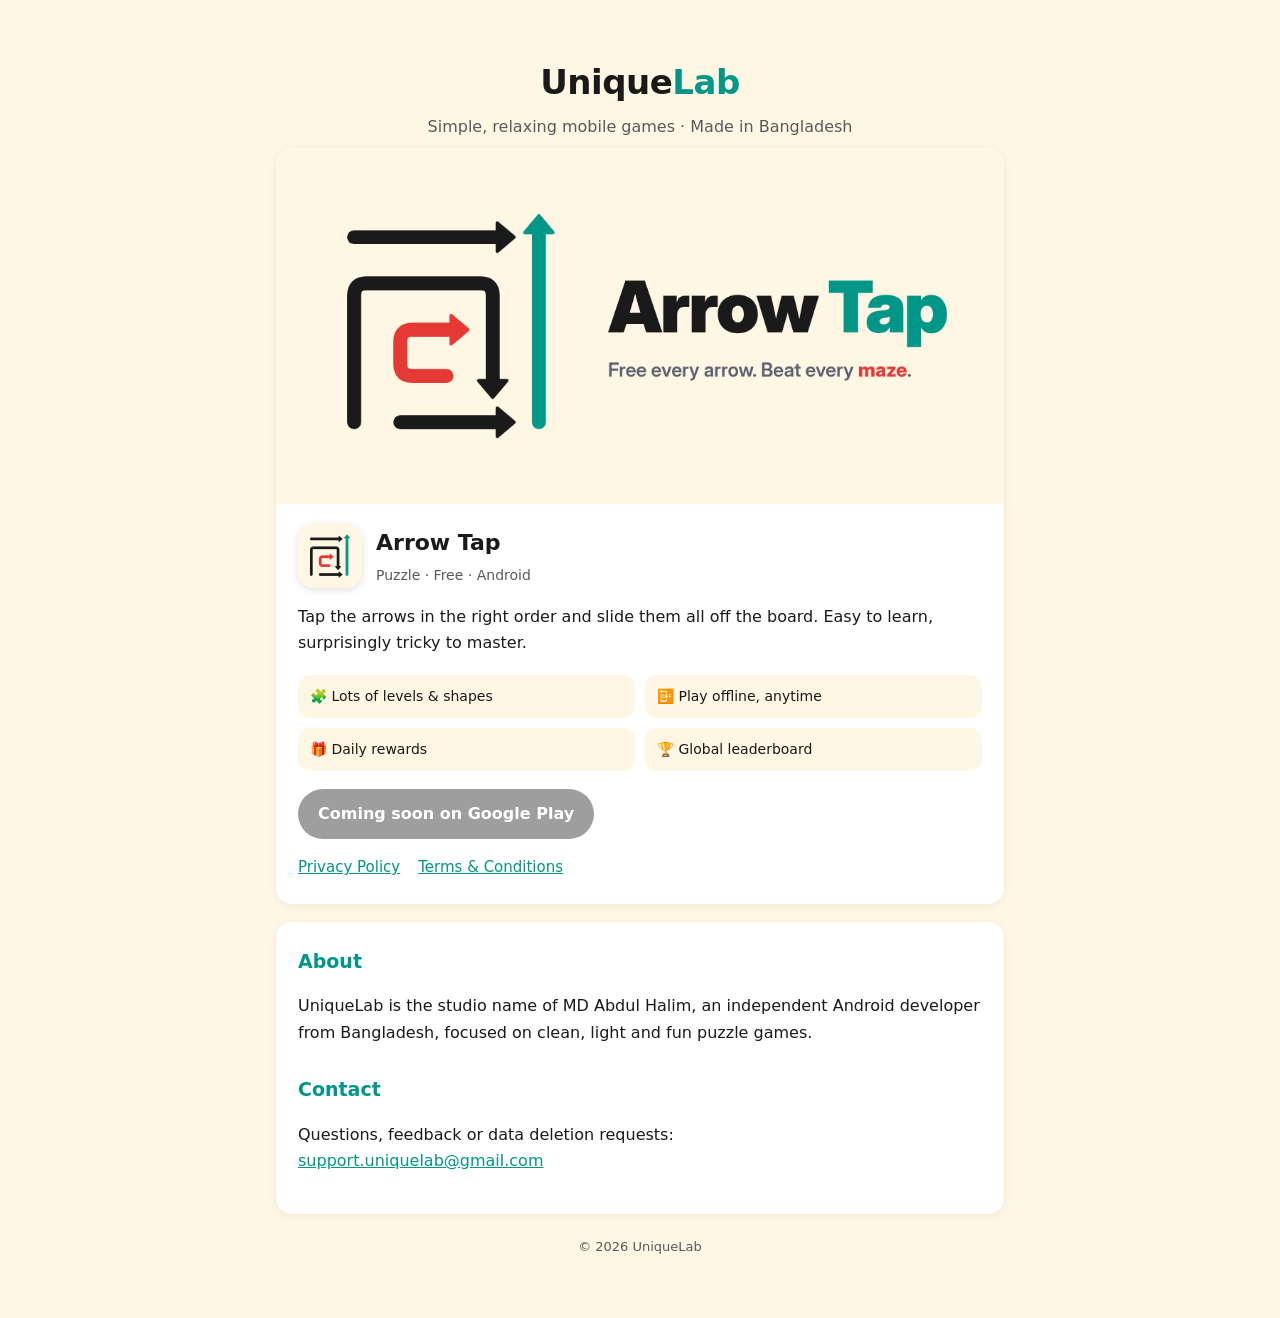
==== index.html @ 1104b46d "Add files via upload" ====
<!doctype html><html lang="en"><head><meta charset="utf-8"><meta name="viewport" content="width=device-width,initial-scale=1">
<title>UniqueLab – Mobile Games</title>
<meta name="description" content="UniqueLab is an independent Android game developer from Bangladesh. Makers of Arrow Tap, a relaxing arrow puzzle game.">
<link rel="icon" href="arrow-tap-icon.png"><link rel="stylesheet" href="style.css">
<style>
.hero{text-align:center;padding:26px 0 8px}
.logo{font-weight:800;font-size:34px;letter-spacing:-.5px}.logo span{color:var(--acc)}
.tag{color:var(--mut);margin:4px 0 0}
.app{overflow:hidden;padding:0}
.app img.banner{display:block;width:100%;height:auto}
.app .body{padding:20px 22px 24px}
.row{display:flex;gap:14px;align-items:center}
.row img{width:64px;height:64px;border-radius:16px;box-shadow:0 2px 8px rgba(0,0,0,.12)}
.row h2{margin:0;color:var(--ink);font-size:22px}.row p{margin:2px 0 0;color:var(--mut);font-size:14px}
.feats{display:grid;grid-template-columns:1fr 1fr;gap:10px;margin:18px 0}
.feats div{background:var(--bg);border-radius:12px;padding:10px 12px;font-size:14px}
.btn{display:inline-block;background:var(--acc);color:#fff;text-decoration:none;font-weight:600;padding:12px 20px;border-radius:999px}
.btn.off{background:#9e9e9e}
.links{display:flex;flex-wrap:wrap;gap:8px 18px;margin-top:16px;font-size:15px}
.sec{margin-top:18px}
@media(max-width:420px){.feats{grid-template-columns:1fr}}
</style></head><body><main>
<div class="hero"><div class="logo">Unique<span>Lab</span></div><p class="tag">Simple, relaxing mobile games · Made in Bangladesh</p></div>

<div class="card app">
<img class="banner" src="arrow-tap-banner.png" alt="Arrow Tap">
<div class="body">
<div class="row"><img src="arrow-tap-icon.png" alt="Arrow Tap icon"><div><h2>Arrow Tap</h2><p>Puzzle · Free · Android</p></div></div>
<p>Tap the arrows in the right order and slide them all off the board. Easy to learn, surprisingly tricky to master.</p>
<div class="feats">
<div>🧩 Lots of levels &amp; shapes</div>
<div>📴 Play offline, anytime</div>
<div>🎁 Daily rewards</div>
<div>🏆 Global leaderboard</div>
</div>
<a class="btn off">Coming soon on Google Play</a>
<div class="links"><a href="privacy-policy.html">Privacy Policy</a><a href="terms.html">Terms &amp; Conditions</a></div>
</div></div>

<div class="card sec"><h2 style="margin-top:0">About</h2>
<p>UniqueLab is the studio name of MD Abdul Halim, an independent Android developer from Bangladesh, focused on clean, light and fun puzzle games.</p>
<h2>Contact</h2><p>Questions, feedback or data deletion requests:<br><a href="mailto:support.uniquelab@gmail.com">support.uniquelab@gmail.com</a></p></div>

<footer>© 2026 UniqueLab</footer>
</main></body></html>
---- style.css ----
:root{--bg:#FFF6E4;--card:#fff;--ink:#1A1A1A;--mut:#5a5a5a;--acc:#009688}
*{box-sizing:border-box}body{margin:0;background:var(--bg);color:var(--ink);font:16px/1.65 system-ui,-apple-system,Segoe UI,Roboto,sans-serif}
main{max-width:760px;margin:0 auto;padding:28px 16px 60px}
.card{background:var(--card);border-radius:16px;padding:24px 22px;box-shadow:0 2px 10px rgba(0,0,0,.06)}
h1{margin:0 0 4px;font-size:28px}h2{font-size:19px;margin:28px 0 6px;color:var(--acc)}
.meta{color:var(--mut);font-size:14px;margin-bottom:18px}a{color:var(--acc)}ul{padding-left:20px}
footer{text-align:center;color:var(--mut);font-size:13px;margin-top:22px}
.back{margin:0 0 12px;font-size:15px}.back a{text-decoration:none;font-weight:600}
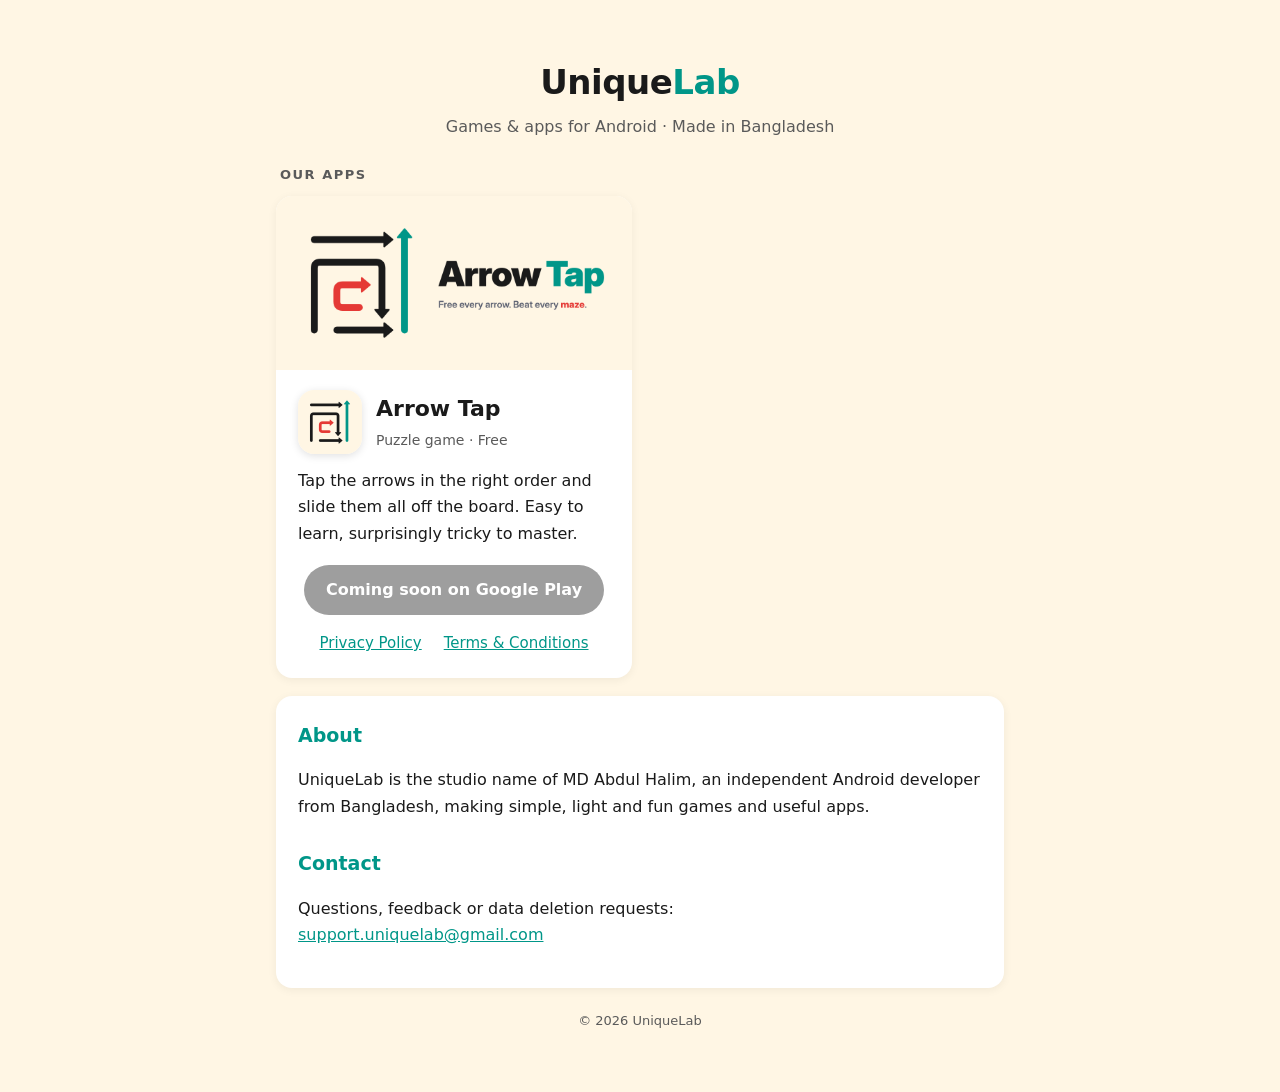
==== commit 64de65a5: "Add files via upload" ====
--- a/index.html
+++ b/index.html
@@ -1,44 +1,47 @@
 <!doctype html><html lang="en"><head><meta charset="utf-8"><meta name="viewport" content="width=device-width,initial-scale=1">
-<title>UniqueLab – Mobile Games</title>
-<meta name="description" content="UniqueLab is an independent Android game developer from Bangladesh. Makers of Arrow Tap, a relaxing arrow puzzle game.">
+<title>UniqueLab – Games &amp; Apps</title>
+<meta name="description" content="UniqueLab is an independent developer from Bangladesh making simple, fun games and useful apps for Android.">
 <link rel="icon" href="arrow-tap-icon.png"><link rel="stylesheet" href="style.css">
 <style>
-.hero{text-align:center;padding:26px 0 8px}
+.hero{text-align:center;padding:26px 0 18px}
 .logo{font-weight:800;font-size:34px;letter-spacing:-.5px}.logo span{color:var(--acc)}
 .tag{color:var(--mut);margin:4px 0 0}
+.label{font-size:13px;font-weight:700;letter-spacing:1.5px;color:var(--mut);text-transform:uppercase;margin:6px 4px 10px}
+.apps{display:grid;gap:16px}
 .app{overflow:hidden;padding:0}
 .app img.banner{display:block;width:100%;height:auto}
-.app .body{padding:20px 22px 24px}
+.app .body{padding:20px 22px 22px}
 .row{display:flex;gap:14px;align-items:center}
 .row img{width:64px;height:64px;border-radius:16px;box-shadow:0 2px 8px rgba(0,0,0,.12)}
 .row h2{margin:0;color:var(--ink);font-size:22px}.row p{margin:2px 0 0;color:var(--mut);font-size:14px}
-.feats{display:grid;grid-template-columns:1fr 1fr;gap:10px;margin:18px 0}
-.feats div{background:var(--bg);border-radius:12px;padding:10px 12px;font-size:14px}
-.btn{display:inline-block;background:var(--acc);color:#fff;text-decoration:none;font-weight:600;padding:12px 20px;border-radius:999px}
+.desc{margin:14px 0 18px}
+.cta{text-align:center}
+.btn{display:inline-block;background:var(--acc);color:#fff;text-decoration:none;font-weight:600;padding:12px 22px;border-radius:999px}
 .btn.off{background:#9e9e9e}
-.links{display:flex;flex-wrap:wrap;gap:8px 18px;margin-top:16px;font-size:15px}
+.links{display:flex;justify-content:center;flex-wrap:wrap;gap:6px 22px;margin-top:16px;font-size:15px}
 .sec{margin-top:18px}
-@media(max-width:420px){.feats{grid-template-columns:1fr}}
+@media(min-width:720px){.apps{grid-template-columns:1fr 1fr}}
 </style></head><body><main>
-<div class="hero"><div class="logo">Unique<span>Lab</span></div><p class="tag">Simple, relaxing mobile games · Made in Bangladesh</p></div>
+<div class="hero"><div class="logo">Unique<span>Lab</span></div><p class="tag">Games &amp; apps for Android · Made in Bangladesh</p></div>
 
+<div class="label">Our Apps</div>
+<div class="apps">
+
+<!-- ===== APP: Arrow Tap ===== -->
 <div class="card app">
 <img class="banner" src="arrow-tap-banner.png" alt="Arrow Tap">
 <div class="body">
-<div class="row"><img src="arrow-tap-icon.png" alt="Arrow Tap icon"><div><h2>Arrow Tap</h2><p>Puzzle · Free · Android</p></div></div>
-<p>Tap the arrows in the right order and slide them all off the board. Easy to learn, surprisingly tricky to master.</p>
-<div class="feats">
-<div>🧩 Lots of levels &amp; shapes</div>
-<div>📴 Play offline, anytime</div>
-<div>🎁 Daily rewards</div>
-<div>🏆 Global leaderboard</div>
+<div class="row"><img src="arrow-tap-icon.png" alt="Arrow Tap icon"><div><h2>Arrow Tap</h2><p>Puzzle game · Free</p></div></div>
+<p class="desc">Tap the arrows in the right order and slide them all off the board. Easy to learn, surprisingly tricky to master.</p>
+<div class="cta"><a class="btn off">Coming soon on Google Play</a></div>
+<div class="links"><a href="arrowtap-privacy.html">Privacy Policy</a><a href="arrowtap-terms.html">Terms &amp; Conditions</a></div>
+</div></div>
+<!-- ===== END APP ===== -->
+
 </div>
-<a class="btn off">Coming soon on Google Play</a>
-<div class="links"><a href="privacy-policy.html">Privacy Policy</a><a href="terms.html">Terms &amp; Conditions</a></div>
-</div></div>
 
 <div class="card sec"><h2 style="margin-top:0">About</h2>
-<p>UniqueLab is the studio name of MD Abdul Halim, an independent Android developer from Bangladesh, focused on clean, light and fun puzzle games.</p>
+<p>UniqueLab is the studio name of MD Abdul Halim, an independent Android developer from Bangladesh, making simple, light and fun games and useful apps.</p>
 <h2>Contact</h2><p>Questions, feedback or data deletion requests:<br><a href="mailto:support.uniquelab@gmail.com">support.uniquelab@gmail.com</a></p></div>
 
 <footer>© 2026 UniqueLab</footer>
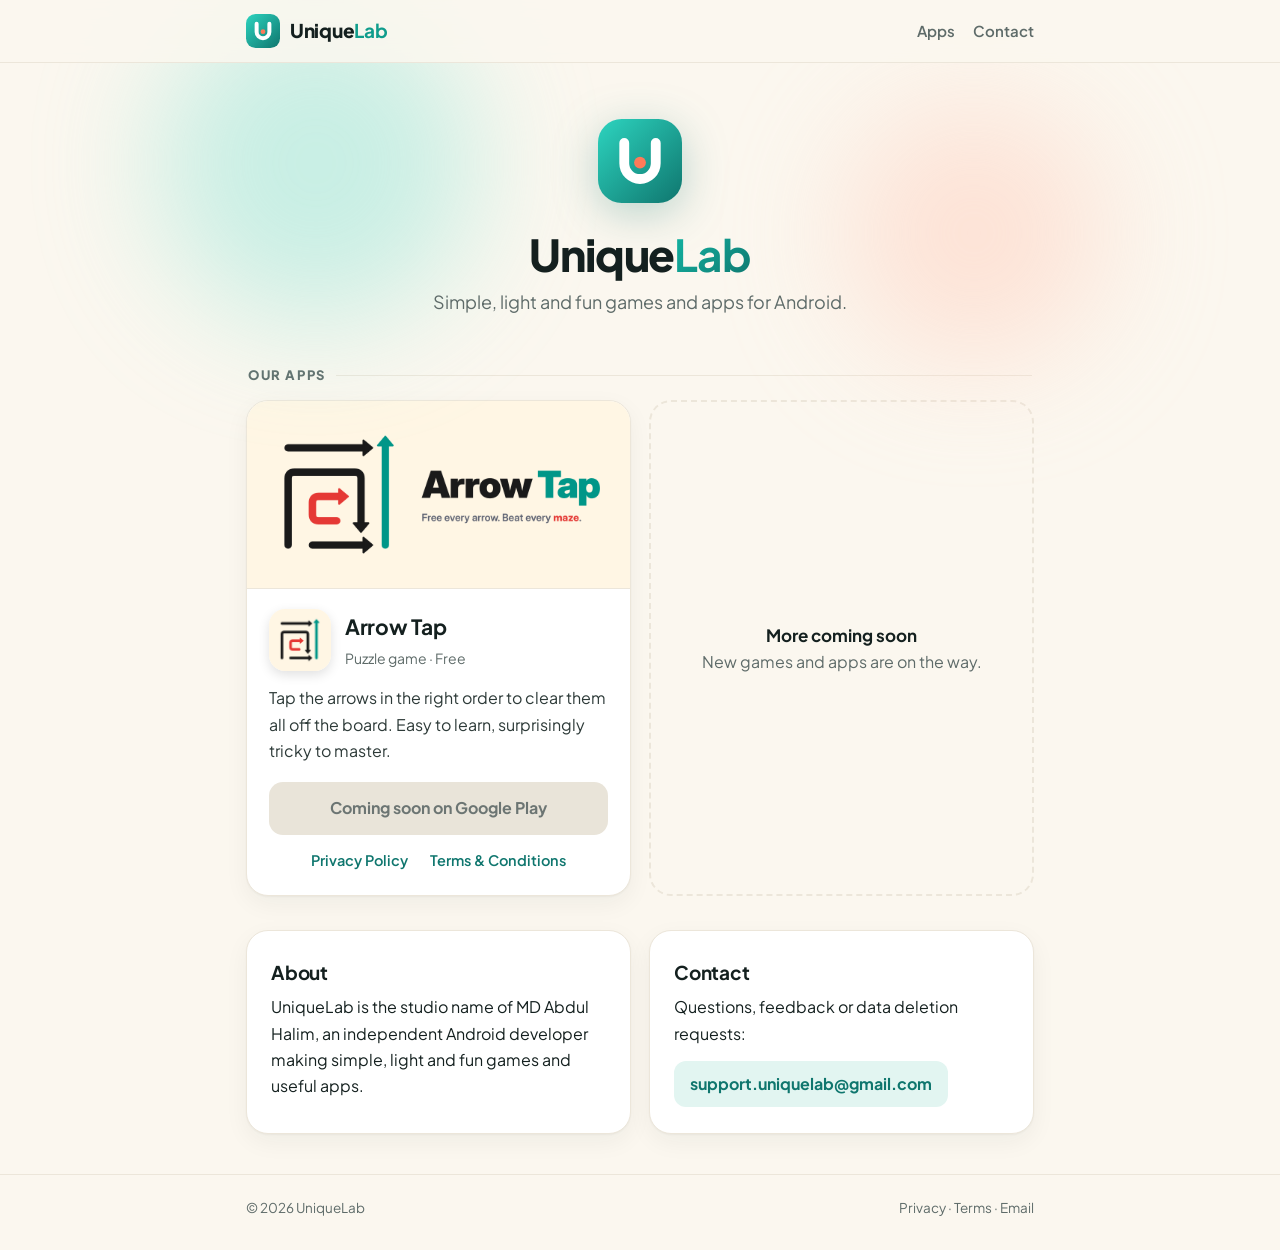
==== commit e36f1bc2: "Add files via upload" ====
--- a/index.html
+++ b/index.html
@@ -1,48 +1,68 @@
 <!doctype html><html lang="en"><head><meta charset="utf-8"><meta name="viewport" content="width=device-width,initial-scale=1">
-<title>UniqueLab – Games &amp; Apps</title>
-<meta name="description" content="UniqueLab is an independent developer from Bangladesh making simple, fun games and useful apps for Android.">
-<link rel="icon" href="arrow-tap-icon.png"><link rel="stylesheet" href="style.css">
+<link rel="icon" href="/logo.svg" type="image/svg+xml"><link rel="icon" href="/favicon-48.png" sizes="48x48" type="image/png"><link rel="apple-touch-icon" href="/apple-touch-icon.png"><meta name="theme-color" content="#FBF7EF">
+<link rel="preconnect" href="https://fonts.googleapis.com"><link rel="preconnect" href="https://fonts.gstatic.com" crossorigin><link href="https://fonts.googleapis.com/css2?family=Plus+Jakarta+Sans:wght@400;600;700;800&amp;display=swap" rel="stylesheet">
+<link rel="stylesheet" href="/style.css">
+<title>UniqueLab – Games &amp; Apps for Android</title>
+<meta name="description" content="UniqueLab makes simple, light and fun games and useful apps for Android.">
+<meta property="og:title" content="UniqueLab – Games &amp; Apps"><meta property="og:description" content="Simple, light and fun games and apps for Android."><meta property="og:image" content="https://uniquelabapps.com/arrow-tap-banner.png">
 <style>
-.hero{text-align:center;padding:26px 0 18px}
-.logo{font-weight:800;font-size:34px;letter-spacing:-.5px}.logo span{color:var(--acc)}
-.tag{color:var(--mut);margin:4px 0 0}
-.label{font-size:13px;font-weight:700;letter-spacing:1.5px;color:var(--mut);text-transform:uppercase;margin:6px 4px 10px}
-.apps{display:grid;gap:16px}
-.app{overflow:hidden;padding:0}
-.app img.banner{display:block;width:100%;height:auto}
+.hero{position:relative;z-index:0;text-align:center;padding:56px 0 40px}
+.hero:before,.hero:after{content:"";position:absolute;border-radius:50%;filter:blur(60px);opacity:.55;z-index:-1}
+.hero:before{width:320px;height:320px;background:#9FE8DC;left:-90px;top:-60px}
+.hero:after{width:260px;height:260px;background:#FFD2C2;right:-70px;top:40px}
+.hero .mark{width:84px;height:84px;filter:drop-shadow(0 10px 22px rgba(15,118,110,.28))}
+.hero h1{font-size:44px;font-weight:800;letter-spacing:-1.2px;margin:18px 0 6px}
+.hero h1 b{background:linear-gradient(135deg,#14B8A6,#0F766E);-webkit-background-clip:text;background-clip:text;color:transparent}
+.hero p{color:var(--mut);font-size:18px;max-width:440px;margin:0 auto}
+.label{display:flex;align-items:center;gap:10px;font-size:13px;font-weight:800;letter-spacing:1.6px;color:var(--mut);text-transform:uppercase;margin:8px 2px 14px}
+.label:after{content:"";flex:1;height:1px;background:var(--line)}
+.apps{display:grid;gap:18px}
+.app{overflow:hidden;padding:0;transition:transform .2s,box-shadow .2s}
+.app:hover{transform:translateY(-3px);box-shadow:0 14px 34px rgba(20,32,31,.10)}
+.app img.banner{display:block;width:100%;height:auto;border-bottom:1px solid var(--line)}
 .app .body{padding:20px 22px 22px}
 .row{display:flex;gap:14px;align-items:center}
-.row img{width:64px;height:64px;border-radius:16px;box-shadow:0 2px 8px rgba(0,0,0,.12)}
-.row h2{margin:0;color:var(--ink);font-size:22px}.row p{margin:2px 0 0;color:var(--mut);font-size:14px}
-.desc{margin:14px 0 18px}
-.cta{text-align:center}
-.btn{display:inline-block;background:var(--acc);color:#fff;text-decoration:none;font-weight:600;padding:12px 22px;border-radius:999px}
-.btn.off{background:#9e9e9e}
-.links{display:flex;justify-content:center;flex-wrap:wrap;gap:6px 22px;margin-top:16px;font-size:15px}
-.sec{margin-top:18px}
-@media(min-width:720px){.apps{grid-template-columns:1fr 1fr}}
-</style></head><body><main>
-<div class="hero"><div class="logo">Unique<span>Lab</span></div><p class="tag">Games &amp; apps for Android · Made in Bangladesh</p></div>
+.row img{width:62px;height:62px;border-radius:16px;box-shadow:0 4px 12px rgba(0,0,0,.12)}
+.row h3{margin:0;font-size:21px;letter-spacing:-.3px}.row p{margin:2px 0 0;color:var(--mut);font-size:14px}
+.desc{margin:14px 0 18px;color:#2D3A38}
+.btn{display:flex;align-items:center;justify-content:center;gap:8px;width:100%;background:var(--ink);color:#fff;text-decoration:none;font-weight:700;padding:13px 20px;border-radius:14px}
+.btn.off{background:#E9E4D9;color:#6C7573;cursor:default}
+.links{display:flex;justify-content:center;gap:22px;margin-top:14px;font-size:14.5px;font-weight:600}
+.links a{text-decoration:none}
+.next{display:flex;flex-direction:column;align-items:center;justify-content:center;text-align:center;min-height:120px;border:2px dashed var(--line);border-radius:22px;color:var(--mut);padding:24px}
+.next b{color:var(--ink);font-size:17px}
+.duo{display:grid;gap:18px;margin-top:34px}
+.duo h2{margin-top:0}
+.mail{display:inline-flex;align-items:center;gap:8px;font-weight:700;text-decoration:none;background:#E2F5F1;padding:10px 16px;border-radius:12px;margin-top:4px;word-break:break-all}
+@media(min-width:720px){.apps,.duo{grid-template-columns:1fr 1fr}}
+@media(max-width:480px){.hero{padding:40px 0 30px}.hero h1{font-size:36px}.hero p{font-size:16.5px}}
+</style></head><body>
+<header class="top"><div class="wrap"><a class="brand" href="/"><img src="/logo.svg" alt=""><span>Unique<b>Lab</b></span></a><nav class="nav"><a href="/#apps">Apps</a><a href="/#contact">Contact</a></nav></div></header>
+<div class="wrap">
+<section class="hero"><img class="mark" src="/logo.svg" alt="UniqueLab logo"><h1>Unique<b>Lab</b></h1><p>Simple, light and fun games and apps for Android.</p></section>
 
-<div class="label">Our Apps</div>
+<div class="label" id="apps">Our Apps</div>
 <div class="apps">
 
 <!-- ===== APP: Arrow Tap ===== -->
 <div class="card app">
-<img class="banner" src="arrow-tap-banner.png" alt="Arrow Tap">
+<img class="banner" src="/arrow-tap-banner.png" alt="Arrow Tap">
 <div class="body">
-<div class="row"><img src="arrow-tap-icon.png" alt="Arrow Tap icon"><div><h2>Arrow Tap</h2><p>Puzzle game · Free</p></div></div>
-<p class="desc">Tap the arrows in the right order and slide them all off the board. Easy to learn, surprisingly tricky to master.</p>
-<div class="cta"><a class="btn off">Coming soon on Google Play</a></div>
-<div class="links"><a href="arrowtap-privacy.html">Privacy Policy</a><a href="arrowtap-terms.html">Terms &amp; Conditions</a></div>
+<div class="row"><img src="/arrow-tap-icon.png" alt="Arrow Tap icon"><div><h3>Arrow Tap</h3><p>Puzzle game · Free</p></div></div>
+<p class="desc">Tap the arrows in the right order to clear them all off the board. Easy to learn, surprisingly tricky to master.</p>
+<a class="btn off">Coming soon on Google Play</a>
+<div class="links"><a href="/arrowtap-privacy.html">Privacy Policy</a><a href="/arrowtap-terms.html">Terms &amp; Conditions</a></div>
 </div></div>
 <!-- ===== END APP ===== -->
 
+<div class="next"><b>More coming soon</b><span>New games and apps are on the way.</span></div>
 </div>
 
-<div class="card sec"><h2 style="margin-top:0">About</h2>
-<p>UniqueLab is the studio name of MD Abdul Halim, an independent Android developer from Bangladesh, making simple, light and fun games and useful apps.</p>
-<h2>Contact</h2><p>Questions, feedback or data deletion requests:<br><a href="mailto:support.uniquelab@gmail.com">support.uniquelab@gmail.com</a></p></div>
-
-<footer>© 2026 UniqueLab</footer>
-</main></body></html>
+<div class="duo">
+<div class="card"><h2>About</h2><p style="margin:0">UniqueLab is the studio name of MD Abdul Halim, an independent Android developer making simple, light and fun games and useful apps.</p></div>
+<div class="card" id="contact"><h2>Contact</h2><p style="margin:0 0 10px">Questions, feedback or data deletion requests:</p><a class="mail" href="mailto:support.uniquelab@gmail.com">support.uniquelab@gmail.com</a></div>
+</div>
+</div>
+<div style="height:40px"></div>
+<footer><div class="wrap"><span>© 2026 UniqueLab</span><span><a href="/arrowtap-privacy.html">Privacy</a> · <a href="/arrowtap-terms.html">Terms</a> · <a href="mailto:support.uniquelab@gmail.com">Email</a></span></div></footer>
+</body></html>
--- a/style.css
+++ b/style.css
@@ -1,8 +1,27 @@
-:root{--bg:#FFF6E4;--card:#fff;--ink:#1A1A1A;--mut:#5a5a5a;--acc:#009688}
-*{box-sizing:border-box}body{margin:0;background:var(--bg);color:var(--ink);font:16px/1.65 system-ui,-apple-system,Segoe UI,Roboto,sans-serif}
-main{max-width:760px;margin:0 auto;padding:28px 16px 60px}
-.card{background:var(--card);border-radius:16px;padding:24px 22px;box-shadow:0 2px 10px rgba(0,0,0,.06)}
-h1{margin:0 0 4px;font-size:28px}h2{font-size:19px;margin:28px 0 6px;color:var(--acc)}
-.meta{color:var(--mut);font-size:14px;margin-bottom:18px}a{color:var(--acc)}ul{padding-left:20px}
-footer{text-align:center;color:var(--mut);font-size:13px;margin-top:22px}
-.back{margin:0 0 12px;font-size:15px}.back a{text-decoration:none;font-weight:600}
+:root{--bg:#FBF7EF;--card:#fff;--ink:#14201F;--mut:#5E6B69;--line:#ECE6DA;--acc:#0F9D8C;--acc2:#0F766E;--hot:#FF7A59}
+*{box-sizing:border-box}
+html{-webkit-text-size-adjust:100%}
+body{margin:0;overflow-x:hidden;background:var(--bg);color:var(--ink);font:16px/1.65 "Plus Jakarta Sans",system-ui,-apple-system,"Segoe UI",Roboto,sans-serif}
+a{color:var(--acc2)}
+.wrap{max-width:820px;margin:0 auto;padding:0 16px}
+/* top bar */
+.top{position:sticky;top:0;z-index:5;background:rgba(251,247,239,.85);backdrop-filter:blur(10px);-webkit-backdrop-filter:blur(10px);border-bottom:1px solid var(--line)}
+.top .wrap{display:flex;align-items:center;justify-content:space-between;height:62px}
+.brand{display:flex;align-items:center;gap:10px;text-decoration:none;color:var(--ink);font-weight:800;font-size:19px;letter-spacing:-.3px}
+.brand img{width:34px;height:34px}
+.brand b{color:var(--acc)}
+.nav{display:flex;gap:18px;font-size:15px;font-weight:600}
+.nav a{color:var(--mut);text-decoration:none}.nav a:hover{color:var(--ink)}
+/* cards & text pages */
+main{padding:28px 0 56px}
+.card{background:var(--card);border:1px solid var(--line);border-radius:22px;padding:26px 24px;box-shadow:0 1px 2px rgba(20,32,31,.04),0 8px 24px rgba(20,32,31,.05)}
+h1{margin:0 0 6px;font-size:30px;line-height:1.2;letter-spacing:-.5px}
+h2{font-size:19px;margin:30px 0 6px;color:var(--ink);letter-spacing:-.2px}
+.meta{display:inline-block;color:var(--mut);font-size:13.5px;background:#F3EFE6;border-radius:999px;padding:4px 12px;margin:4px 0 18px}
+ul{padding-left:20px}li{margin:4px 0}
+code{background:#F3EFE6;border-radius:6px;padding:1px 6px;font-size:.92em}
+.back{margin:0 0 14px;font-size:15px}.back a{text-decoration:none;font-weight:700}
+footer{border-top:1px solid var(--line);color:var(--mut);font-size:13.5px}
+footer .wrap{display:flex;flex-wrap:wrap;gap:8px 18px;justify-content:space-between;align-items:center;padding-top:22px;padding-bottom:30px}
+footer a{color:var(--mut);text-decoration:none}footer a:hover{color:var(--ink)}
+@media(max-width:480px){h1{font-size:26px}.card{padding:22px 18px;border-radius:18px}.nav{gap:14px;font-size:14px}}
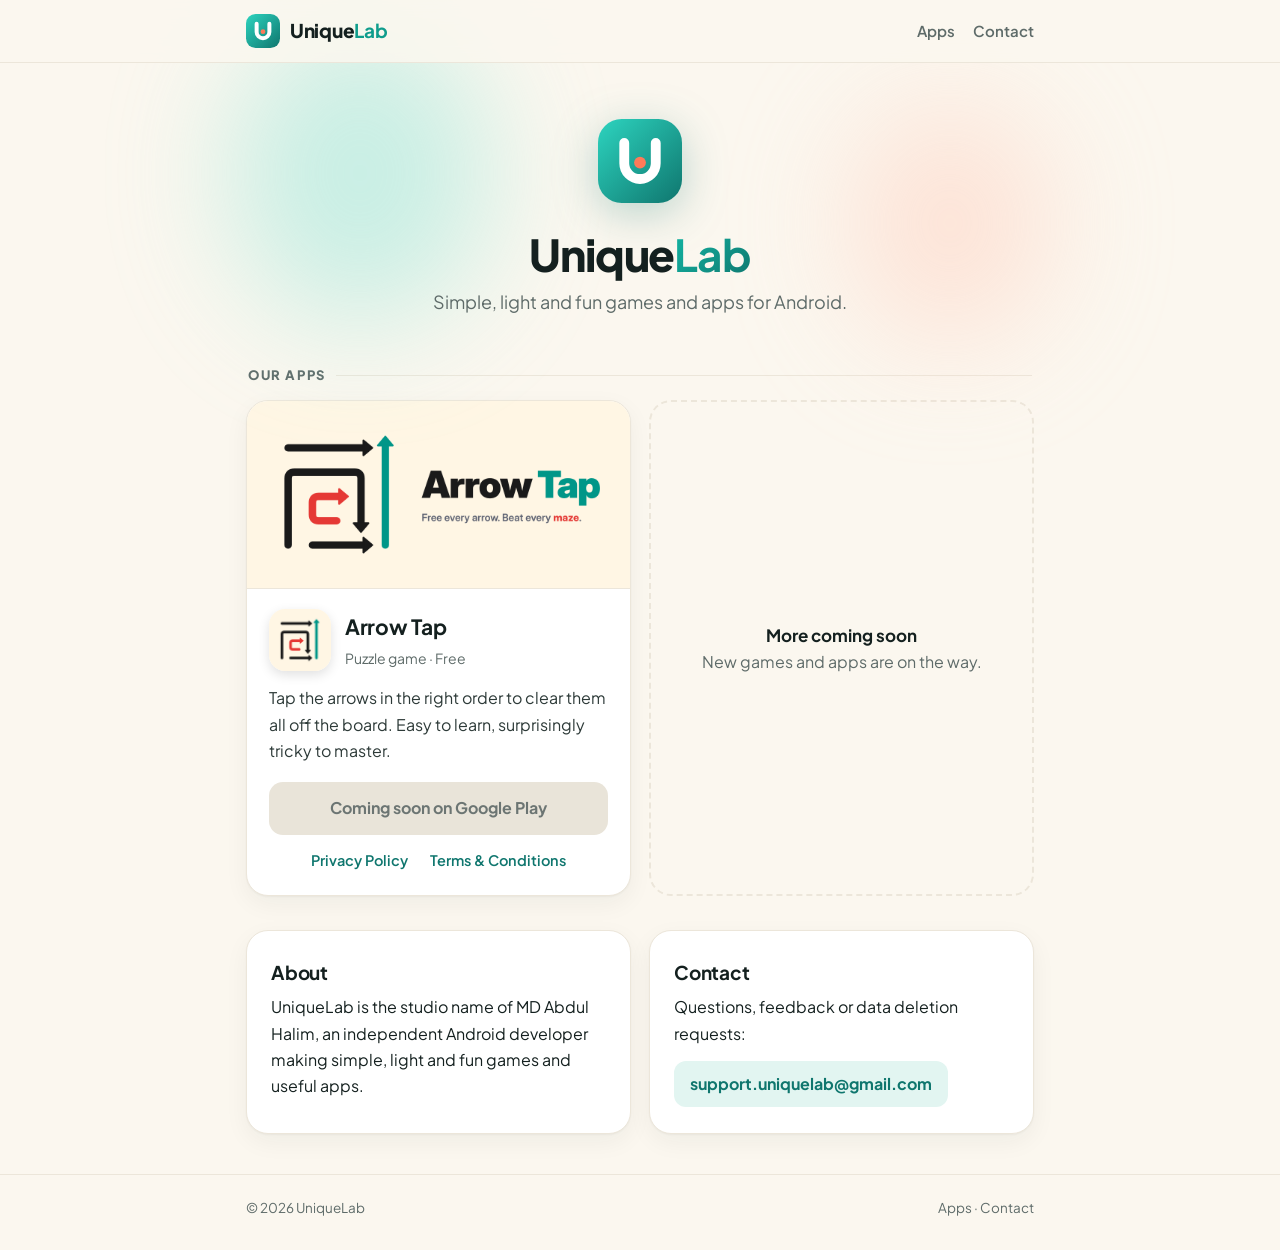
==== commit a9892f46: "Add files via upload" ====
--- a/index.html
+++ b/index.html
@@ -8,8 +8,8 @@
 <style>
 .hero{position:relative;z-index:0;text-align:center;padding:56px 0 40px}
 .hero:before,.hero:after{content:"";position:absolute;border-radius:50%;filter:blur(60px);opacity:.55;z-index:-1}
-.hero:before{width:320px;height:320px;background:#9FE8DC;left:-90px;top:-60px}
-.hero:after{width:260px;height:260px;background:#FFD2C2;right:-70px;top:40px}
+.hero:before{width:260px;height:300px;background:#9FE8DC;left:-16px;top:-40px}
+.hero:after{width:200px;height:240px;background:#FFD2C2;right:-16px;top:40px}
 .hero .mark{width:84px;height:84px;filter:drop-shadow(0 10px 22px rgba(15,118,110,.28))}
 .hero h1{font-size:44px;font-weight:800;letter-spacing:-1.2px;margin:18px 0 6px}
 .hero h1 b{background:linear-gradient(135deg,#14B8A6,#0F766E);-webkit-background-clip:text;background-clip:text;color:transparent}
@@ -64,5 +64,5 @@
 </div>
 </div>
 <div style="height:40px"></div>
-<footer><div class="wrap"><span>© 2026 UniqueLab</span><span><a href="/arrowtap-privacy.html">Privacy</a> · <a href="/arrowtap-terms.html">Terms</a> · <a href="mailto:support.uniquelab@gmail.com">Email</a></span></div></footer>
+<footer><div class="wrap"><span>© 2026 UniqueLab</span><span><a href="/#apps">Apps</a> · <a href="/#contact">Contact</a></span></div></footer>
 </body></html>
--- a/style.css
+++ b/style.css
@@ -1,6 +1,6 @@
 :root{--bg:#FBF7EF;--card:#fff;--ink:#14201F;--mut:#5E6B69;--line:#ECE6DA;--acc:#0F9D8C;--acc2:#0F766E;--hot:#FF7A59}
 *{box-sizing:border-box}
-html{-webkit-text-size-adjust:100%}
+html{-webkit-text-size-adjust:100%;overflow-x:hidden}
 body{margin:0;overflow-x:hidden;background:var(--bg);color:var(--ink);font:16px/1.65 "Plus Jakarta Sans",system-ui,-apple-system,"Segoe UI",Roboto,sans-serif}
 a{color:var(--acc2)}
 .wrap{max-width:820px;margin:0 auto;padding:0 16px}
@@ -17,7 +17,7 @@
 .card{background:var(--card);border:1px solid var(--line);border-radius:22px;padding:26px 24px;box-shadow:0 1px 2px rgba(20,32,31,.04),0 8px 24px rgba(20,32,31,.05)}
 h1{margin:0 0 6px;font-size:30px;line-height:1.2;letter-spacing:-.5px}
 h2{font-size:19px;margin:30px 0 6px;color:var(--ink);letter-spacing:-.2px}
-.meta{display:inline-block;color:var(--mut);font-size:13.5px;background:#F3EFE6;border-radius:999px;padding:4px 12px;margin:4px 0 18px}
+.meta{display:inline-block;color:var(--mut);font-size:13.5px;background:#F3EFE6;border-radius:12px;padding:5px 12px;margin:4px 0 18px;line-height:1.5}
 ul{padding-left:20px}li{margin:4px 0}
 code{background:#F3EFE6;border-radius:6px;padding:1px 6px;font-size:.92em}
 .back{margin:0 0 14px;font-size:15px}.back a{text-decoration:none;font-weight:700}
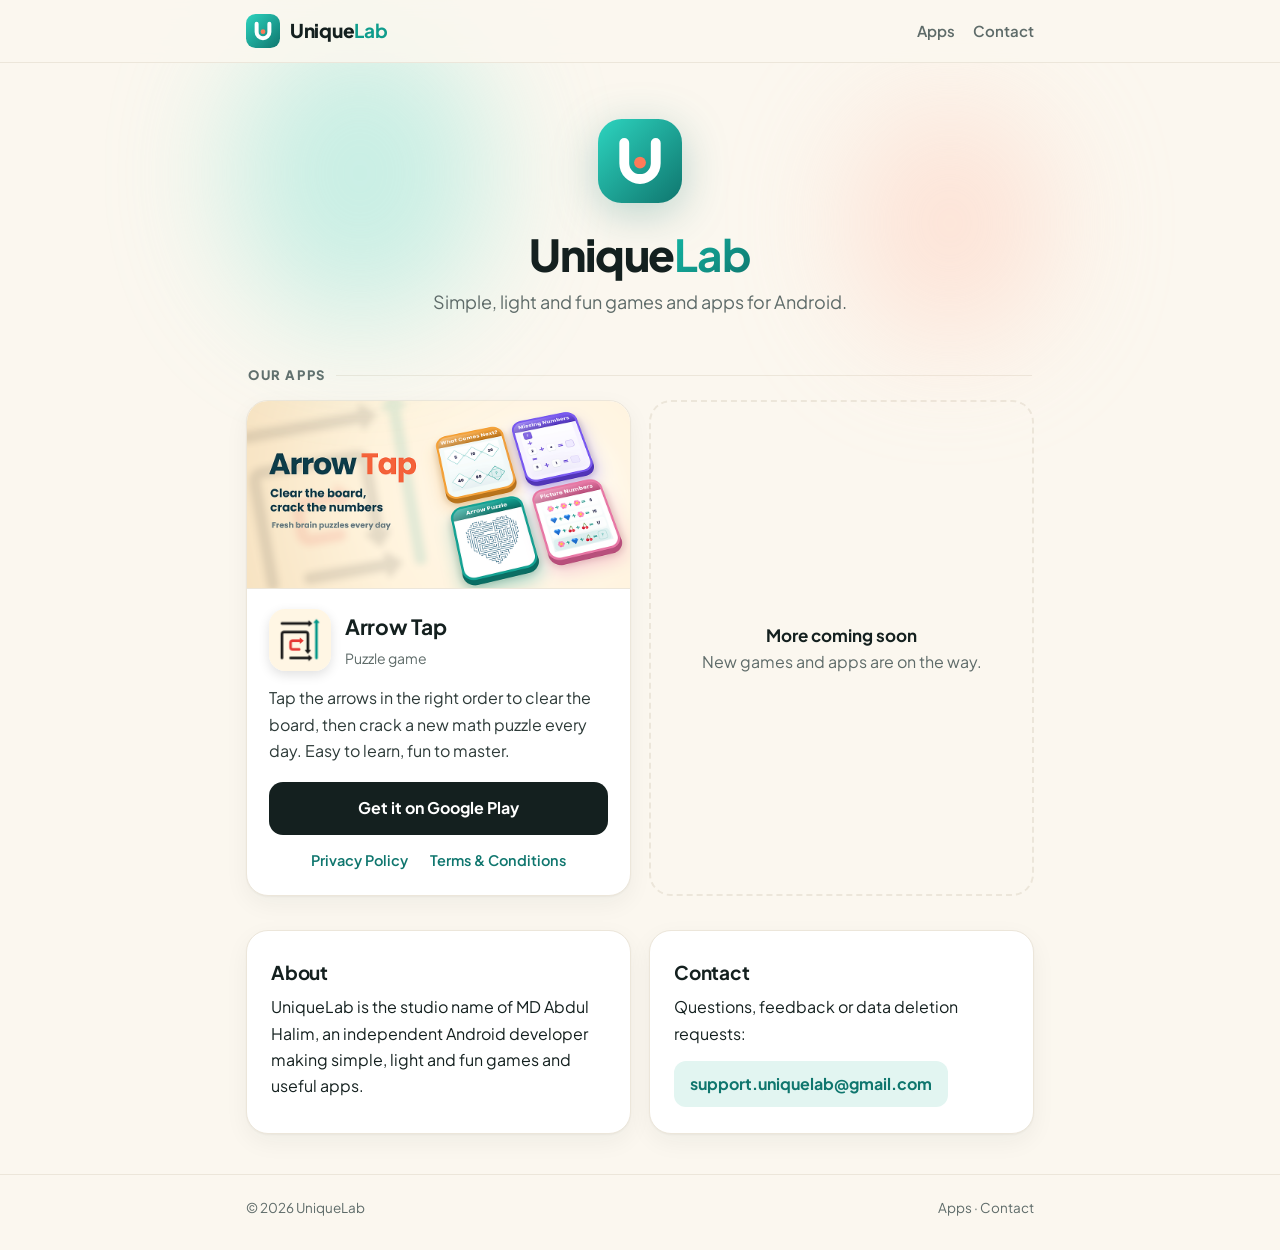
==== commit d3fa8b81: "Add files via upload" ====
--- a/index.html
+++ b/index.html
@@ -46,11 +46,11 @@
 
 <!-- ===== APP: Arrow Tap ===== -->
 <div class="card app">
-<img class="banner" src="/arrow-tap-banner.png" alt="Arrow Tap">
+<a href="https://play.google.com/store/apps/details?id=com.uniquelab.arrowtap" target="_blank" rel="noopener"><img class="banner" src="/arrow-tap-banner.png?v=2" alt="Arrow Tap: Brain Puzzle"></a>
 <div class="body">
-<div class="row"><img src="/arrow-tap-icon.png" alt="Arrow Tap icon"><div><h3>Arrow Tap</h3><p>Puzzle game · Free</p></div></div>
-<p class="desc">Tap the arrows in the right order to clear them all off the board. Easy to learn, surprisingly tricky to master.</p>
-<a class="btn off">Coming soon on Google Play</a>
+<div class="row"><img src="/arrow-tap-icon.png" alt="Arrow Tap icon"><div><h3>Arrow Tap</h3><p>Puzzle game</p></div></div>
+<p class="desc">Tap the arrows in the right order to clear the board, then crack a new math puzzle every day. Easy to learn, fun to master.</p>
+<a class="btn" href="https://play.google.com/store/apps/details?id=com.uniquelab.arrowtap" target="_blank" rel="noopener">Get it on Google Play</a>
 <div class="links"><a href="/arrowtap-privacy.html">Privacy Policy</a><a href="/arrowtap-terms.html">Terms &amp; Conditions</a></div>
 </div></div>
 <!-- ===== END APP ===== -->
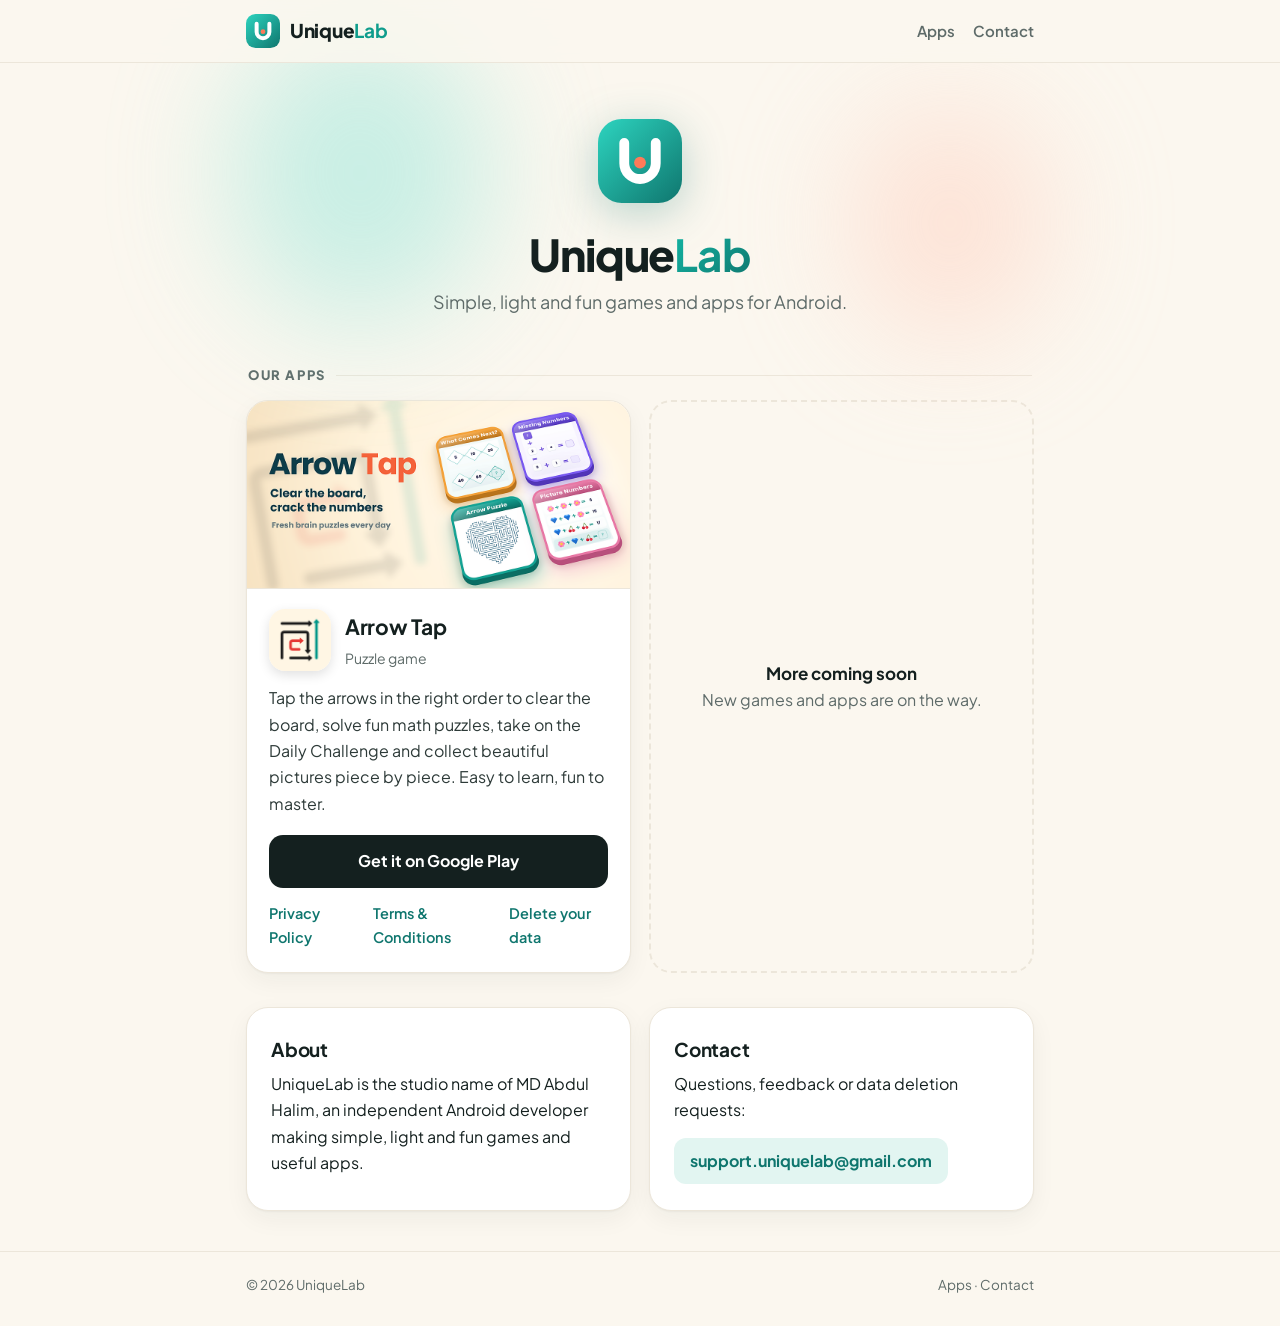
==== commit b594cea7: "Add files via upload" ====
--- a/index.html
+++ b/index.html
@@ -49,9 +49,9 @@
 <a href="https://play.google.com/store/apps/details?id=com.uniquelab.arrowtap" target="_blank" rel="noopener"><img class="banner" src="/arrow-tap-banner.png?v=2" alt="Arrow Tap: Brain Puzzle"></a>
 <div class="body">
 <div class="row"><img src="/arrow-tap-icon.png" alt="Arrow Tap icon"><div><h3>Arrow Tap</h3><p>Puzzle game</p></div></div>
-<p class="desc">Tap the arrows in the right order to clear the board, then crack a new math puzzle every day. Easy to learn, fun to master.</p>
+<p class="desc">Tap the arrows in the right order to clear the board, solve fun math puzzles, take on the Daily Challenge and collect beautiful pictures piece by piece. Easy to learn, fun to master.</p>
 <a class="btn" href="https://play.google.com/store/apps/details?id=com.uniquelab.arrowtap" target="_blank" rel="noopener">Get it on Google Play</a>
-<div class="links"><a href="/arrowtap-privacy.html">Privacy Policy</a><a href="/arrowtap-terms.html">Terms &amp; Conditions</a></div>
+<div class="links"><a href="/arrowtap-privacy.html">Privacy Policy</a><a href="/arrowtap-terms.html">Terms &amp; Conditions</a><a href="/arrowtap-delete-data.html">Delete your data</a></div>
 </div></div>
 <!-- ===== END APP ===== -->
 
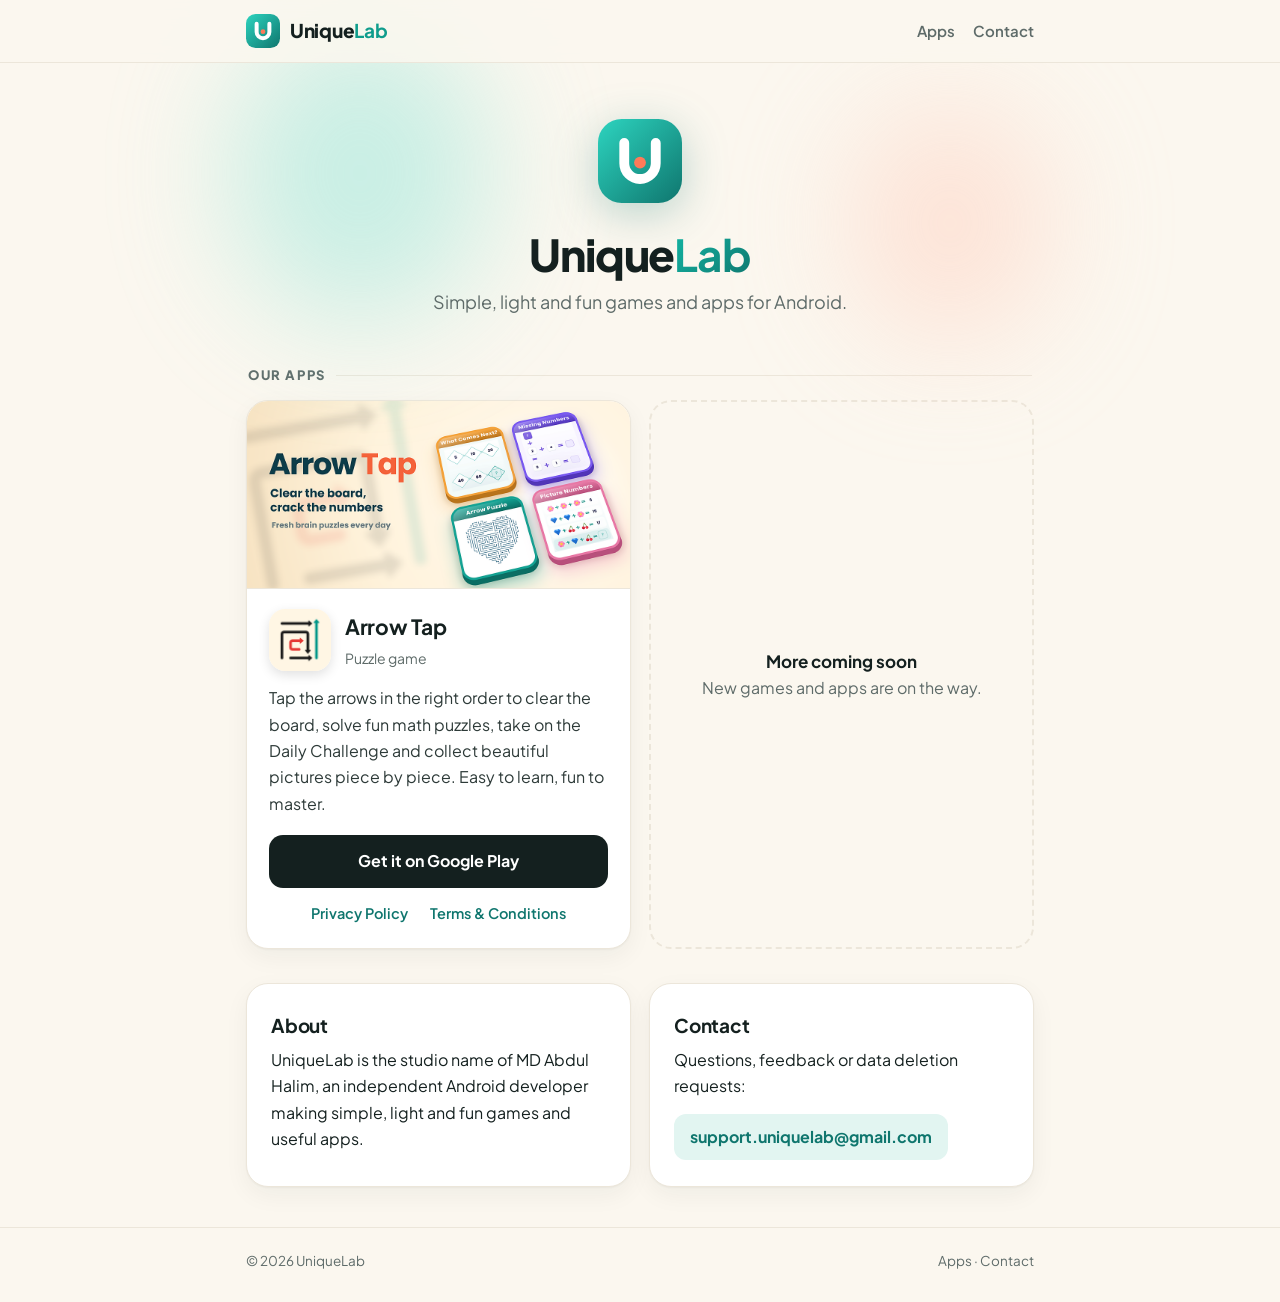
==== commit 7a2a6b9d: "Add files via upload" ====
--- a/index.html
+++ b/index.html
@@ -51,7 +51,7 @@
 <div class="row"><img src="/arrow-tap-icon.png" alt="Arrow Tap icon"><div><h3>Arrow Tap</h3><p>Puzzle game</p></div></div>
 <p class="desc">Tap the arrows in the right order to clear the board, solve fun math puzzles, take on the Daily Challenge and collect beautiful pictures piece by piece. Easy to learn, fun to master.</p>
 <a class="btn" href="https://play.google.com/store/apps/details?id=com.uniquelab.arrowtap" target="_blank" rel="noopener">Get it on Google Play</a>
-<div class="links"><a href="/arrowtap-privacy.html">Privacy Policy</a><a href="/arrowtap-terms.html">Terms &amp; Conditions</a><a href="/arrowtap-delete-data.html">Delete your data</a></div>
+<div class="links"><a href="/arrowtap-privacy.html">Privacy Policy</a><a href="/arrowtap-terms.html">Terms &amp; Conditions</a></div>
 </div></div>
 <!-- ===== END APP ===== -->
 
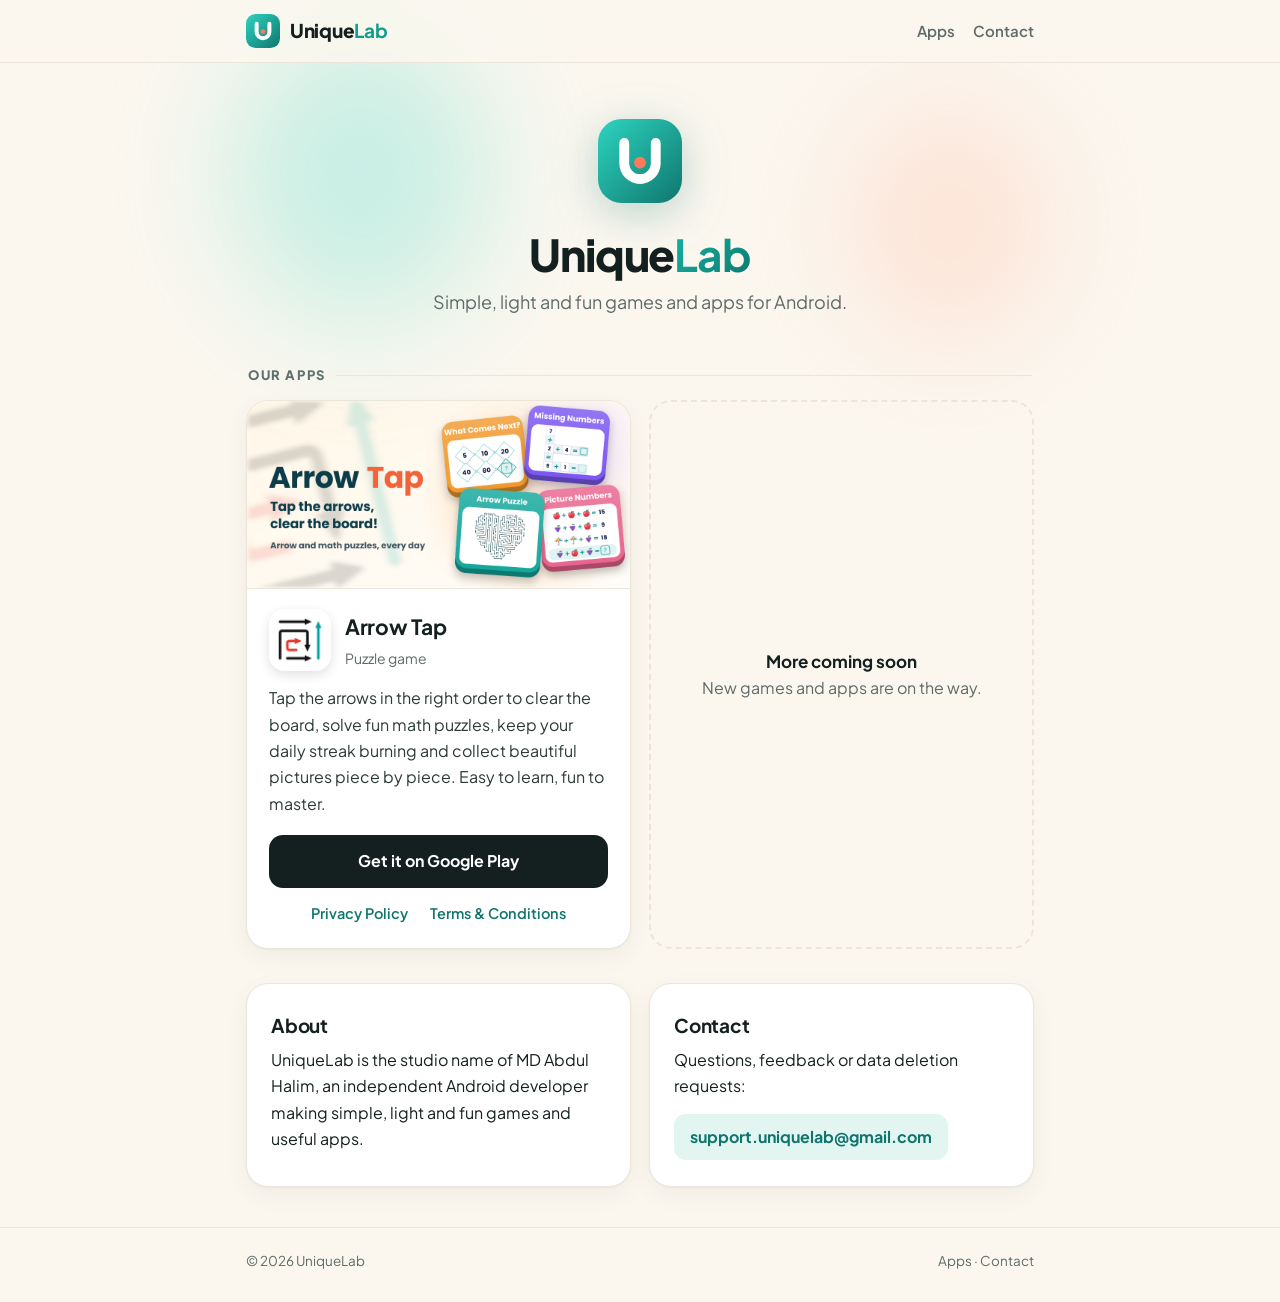
==== commit 24e6b860: "Add files via upload" ====
--- a/index.html
+++ b/index.html
@@ -46,10 +46,10 @@
 
 <!-- ===== APP: Arrow Tap ===== -->
 <div class="card app">
-<a href="https://play.google.com/store/apps/details?id=com.uniquelab.arrowtap" target="_blank" rel="noopener"><img class="banner" src="/arrow-tap-banner.png?v=2" alt="Arrow Tap: Brain Puzzle"></a>
+<a href="https://play.google.com/store/apps/details?id=com.uniquelab.arrowtap" target="_blank" rel="noopener"><img class="banner" src="/arrow-tap-banner.png?v=3" alt="Arrow Tap: Brain Puzzle Game"></a>
 <div class="body">
-<div class="row"><img src="/arrow-tap-icon.png" alt="Arrow Tap icon"><div><h3>Arrow Tap</h3><p>Puzzle game</p></div></div>
-<p class="desc">Tap the arrows in the right order to clear the board, solve fun math puzzles, take on the Daily Challenge and collect beautiful pictures piece by piece. Easy to learn, fun to master.</p>
+<div class="row"><img src="/arrow-tap-icon.png?v=2" alt="Arrow Tap icon"><div><h3>Arrow Tap</h3><p>Puzzle game</p></div></div>
+<p class="desc">Tap the arrows in the right order to clear the board, solve fun math puzzles, keep your daily streak burning and collect beautiful pictures piece by piece. Easy to learn, fun to master.</p>
 <a class="btn" href="https://play.google.com/store/apps/details?id=com.uniquelab.arrowtap" target="_blank" rel="noopener">Get it on Google Play</a>
 <div class="links"><a href="/arrowtap-privacy.html">Privacy Policy</a><a href="/arrowtap-terms.html">Terms &amp; Conditions</a></div>
 </div></div>
